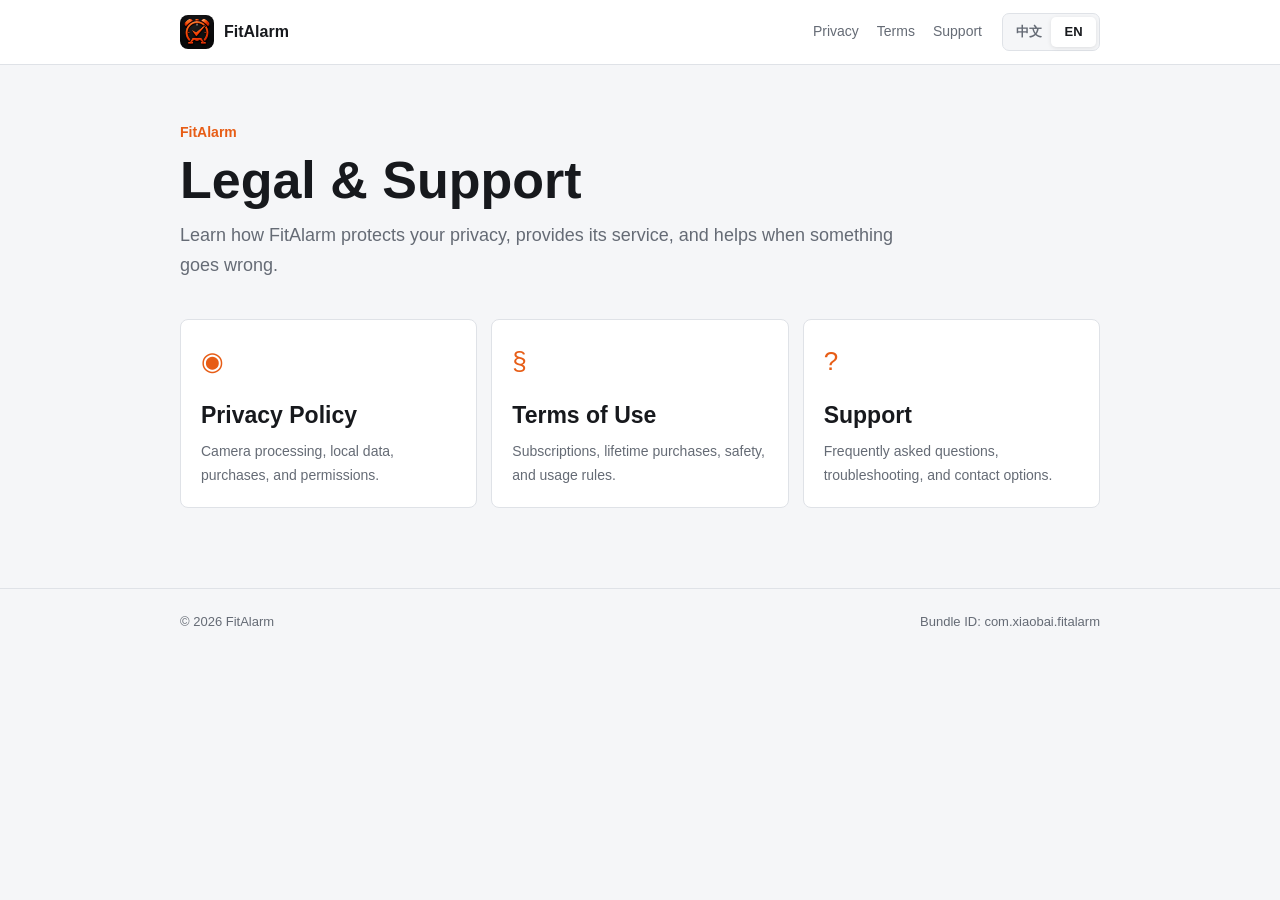
==== index.html @ adc63e56 "feat: add FitAlarm legal and support site" ====
<!doctype html>
<html lang="zh-Hans">
<head>
  <meta charset="utf-8">
  <meta name="viewport" content="width=device-width, initial-scale=1">
  <meta name="description" content="FitAlarm privacy policy, terms of use, and support.">
  <title>FitAlarm Legal &amp; Support</title>
  <link rel="icon" href="assets/app-icon.png">
  <link rel="stylesheet" href="styles.css">
  <script src="site.js" defer></script>
</head>
<body>
  <header class="site-header">
    <nav class="nav" aria-label="Main navigation">
      <a class="brand" href="index.html"><img src="assets/app-icon.png" alt=""><span>FitAlarm</span></a>
      <div class="nav-links">
        <a href="privacy.html">隐私</a>
        <a href="terms.html">条款</a>
        <a href="support.html">支持</a>
      </div>
      <div class="language-switcher" aria-label="Language">
        <button type="button" data-language-button="zh" aria-pressed="true">中文</button>
        <button type="button" data-language-button="en" aria-pressed="false">EN</button>
      </div>
    </nav>
  </header>

  <main>
    <section data-language="zh">
      <div class="page-heading">
        <p class="eyebrow">FitAlarm</p>
        <h1>法律信息与支持</h1>
        <p class="lede">了解 FitAlarm 如何保护隐私、提供服务，以及在需要时获得帮助。</p>
      </div>
      <div class="page-grid">
        <a class="page-link" href="privacy.html"><span class="icon">◉</span><h2>隐私政策</h2><p>摄像头、本地数据、购买与权限说明。</p></a>
        <a class="page-link" href="terms.html"><span class="icon">§</span><h2>服务条款</h2><p>订阅、永久购买、安全与使用规则。</p></a>
        <a class="page-link" href="support.html"><span class="icon">?</span><h2>支持中心</h2><p>常见问题、故障排查和联系入口。</p></a>
      </div>
    </section>

    <section data-language="en">
      <div class="page-heading">
        <p class="eyebrow">FitAlarm</p>
        <h1>Legal &amp; Support</h1>
        <p class="lede">Learn how FitAlarm protects your privacy, provides its service, and helps when something goes wrong.</p>
      </div>
      <div class="page-grid">
        <a class="page-link" href="privacy.html"><span class="icon">◉</span><h2>Privacy Policy</h2><p>Camera processing, local data, purchases, and permissions.</p></a>
        <a class="page-link" href="terms.html"><span class="icon">§</span><h2>Terms of Use</h2><p>Subscriptions, lifetime purchases, safety, and usage rules.</p></a>
        <a class="page-link" href="support.html"><span class="icon">?</span><h2>Support</h2><p>Frequently asked questions, troubleshooting, and contact options.</p></a>
      </div>
    </section>
  </main>

  <footer class="site-footer"><div class="footer-inner"><span>© 2026 FitAlarm</span><span>Bundle ID: com.xiaobai.fitalarm</span></div></footer>
</body>
</html>
---- styles.css ----
:root {
  color-scheme: light dark;
  --page: #f5f6f8;
  --surface: #ffffff;
  --text: #17191d;
  --muted: #656b75;
  --line: #dfe2e7;
  --orange: #e75d16;
  --green: #19754b;
  --focus: #1769aa;
  --max-width: 920px;
}

@media (prefers-color-scheme: dark) {
  :root {
    --page: #111316;
    --surface: #191c20;
    --text: #f4f5f7;
    --muted: #aeb4be;
    --line: #343940;
    --orange: #ff7a32;
    --green: #43b87d;
    --focus: #66b8f2;
  }
}

* {
  box-sizing: border-box;
}

[hidden] {
  display: none !important;
}

html {
  scroll-behavior: smooth;
}

body {
  margin: 0;
  background: var(--page);
  color: var(--text);
  font-family: -apple-system, BlinkMacSystemFont, "Segoe UI", sans-serif;
  line-height: 1.65;
  letter-spacing: 0;
}

a {
  color: var(--focus);
  text-underline-offset: 3px;
}

a:hover {
  text-decoration-thickness: 2px;
}

.site-header {
  position: sticky;
  top: 0;
  z-index: 10;
  border-bottom: 1px solid var(--line);
  background: color-mix(in srgb, var(--surface) 92%, transparent);
  backdrop-filter: blur(14px);
}

.nav {
  width: min(calc(100% - 32px), var(--max-width));
  min-height: 64px;
  margin: 0 auto;
  display: flex;
  align-items: center;
  gap: 20px;
}

.brand {
  display: inline-flex;
  align-items: center;
  gap: 10px;
  color: var(--text);
  font-weight: 750;
  text-decoration: none;
  white-space: nowrap;
}

.brand img {
  width: 34px;
  height: 34px;
  border-radius: 8px;
}

.nav-links {
  display: flex;
  align-items: center;
  gap: 18px;
  margin-left: auto;
  font-size: 14px;
}

.nav-links a {
  color: var(--muted);
  text-decoration: none;
}

.nav-links a[aria-current="page"] {
  color: var(--text);
  font-weight: 650;
}

.language-switcher {
  display: inline-flex;
  flex: 0 0 auto;
  padding: 3px;
  border: 1px solid var(--line);
  border-radius: 7px;
  background: var(--page);
}

.language-switcher button {
  min-width: 45px;
  min-height: 30px;
  border: 0;
  border-radius: 5px;
  background: transparent;
  color: var(--muted);
  cursor: pointer;
  font: inherit;
  font-size: 13px;
  font-weight: 650;
}

.language-switcher button[aria-pressed="true"] {
  background: var(--surface);
  color: var(--text);
  box-shadow: 0 1px 4px rgb(0 0 0 / 10%);
}

main {
  width: min(calc(100% - 32px), var(--max-width));
  margin: 0 auto;
  padding: 56px 0 80px;
}

.page-heading {
  max-width: 720px;
  margin-bottom: 38px;
}

.eyebrow {
  margin: 0 0 7px;
  color: var(--orange);
  font-size: 14px;
  font-weight: 750;
}

h1,
h2,
h3,
p {
  margin-top: 0;
}

h1 {
  margin-bottom: 12px;
  font-size: clamp(34px, 6vw, 52px);
  line-height: 1.12;
}

h2 {
  margin-bottom: 10px;
  font-size: 23px;
  line-height: 1.3;
}

h3 {
  margin-bottom: 7px;
  font-size: 17px;
}

.lede {
  color: var(--muted);
  font-size: 18px;
}

.updated {
  color: var(--muted);
  font-size: 14px;
}

.legal-section {
  padding: 27px 0;
  border-top: 1px solid var(--line);
}

.legal-section p:last-child,
.legal-section ul:last-child {
  margin-bottom: 0;
}

ul,
ol {
  padding-left: 24px;
}

li + li {
  margin-top: 7px;
}

.page-grid {
  display: grid;
  grid-template-columns: repeat(3, minmax(0, 1fr));
  gap: 14px;
  margin-top: 34px;
}

.page-link {
  min-height: 176px;
  padding: 20px;
  border: 1px solid var(--line);
  border-radius: 8px;
  background: var(--surface);
  color: var(--text);
  text-decoration: none;
}

.page-link:hover {
  border-color: var(--orange);
}

.page-link .icon {
  display: block;
  margin-bottom: 18px;
  color: var(--orange);
  font-size: 26px;
}

.page-link p {
  margin-bottom: 0;
  color: var(--muted);
  font-size: 14px;
}

.notice {
  padding: 16px 18px;
  border-left: 4px solid var(--green);
  background: var(--surface);
}

.contact-actions {
  display: flex;
  flex-wrap: wrap;
  gap: 10px;
  margin: 22px 0 32px;
}

.action-link {
  display: inline-flex;
  align-items: center;
  justify-content: center;
  min-height: 44px;
  padding: 9px 15px;
  border: 1px solid var(--line);
  border-radius: 7px;
  background: var(--surface);
  color: var(--text);
  font-weight: 650;
  text-decoration: none;
}

.action-link.primary {
  border-color: var(--orange);
  background: var(--orange);
  color: #ffffff;
}

.faq details {
  padding: 18px 0;
  border-top: 1px solid var(--line);
}

.faq summary {
  cursor: pointer;
  font-weight: 700;
}

.faq details p {
  margin: 10px 0 0;
  color: var(--muted);
}

.site-footer {
  border-top: 1px solid var(--line);
  color: var(--muted);
  font-size: 13px;
}

.footer-inner {
  width: min(calc(100% - 32px), var(--max-width));
  margin: 0 auto;
  padding: 22px 0 34px;
  display: flex;
  justify-content: space-between;
  gap: 18px;
}

.js [data-language] {
  display: none;
}

.js [data-language].is-active {
  display: block;
}

@media (max-width: 720px) {
  .nav {
    min-height: 58px;
    gap: 12px;
  }

  .nav-links {
    gap: 12px;
    overflow-x: auto;
  }

  .nav-links a {
    white-space: nowrap;
  }

  .brand span {
    display: none;
  }

  main {
    padding-top: 38px;
  }

  .page-grid {
    grid-template-columns: 1fr;
  }

  .footer-inner {
    flex-direction: column;
  }
}

@media (prefers-reduced-motion: reduce) {
  html {
    scroll-behavior: auto;
  }
}
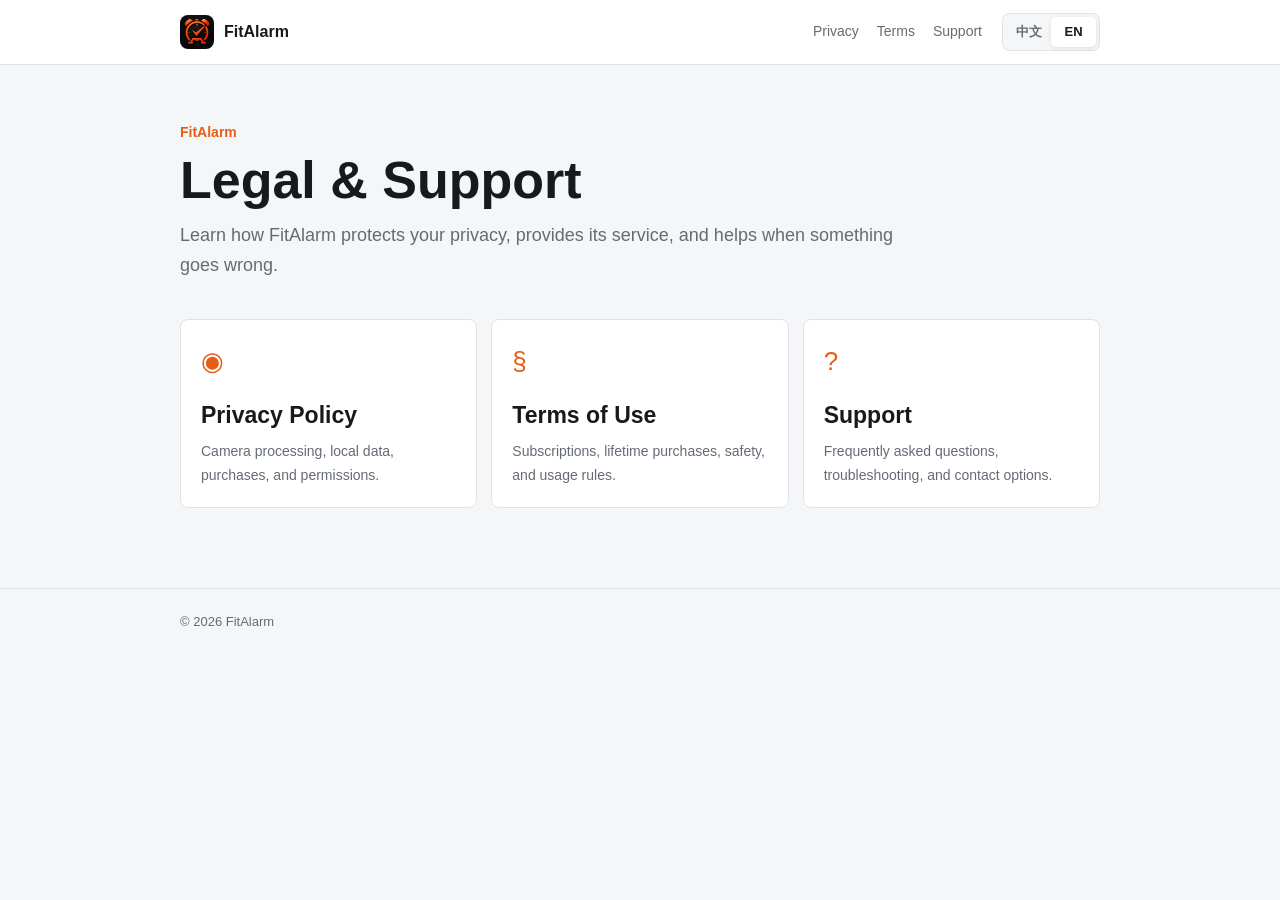
==== commit c9fe00bd: "docs: remove bundle identifier from public pages" ====
--- a/index.html
+++ b/index.html
@@ -53,6 +53,6 @@
     </section>
   </main>
 
-  <footer class="site-footer"><div class="footer-inner"><span>© 2026 FitAlarm</span><span>Bundle ID: com.xiaobai.fitalarm</span></div></footer>
+  <footer class="site-footer"><div class="footer-inner"><span>© 2026 FitAlarm</span></div></footer>
 </body>
 </html>
